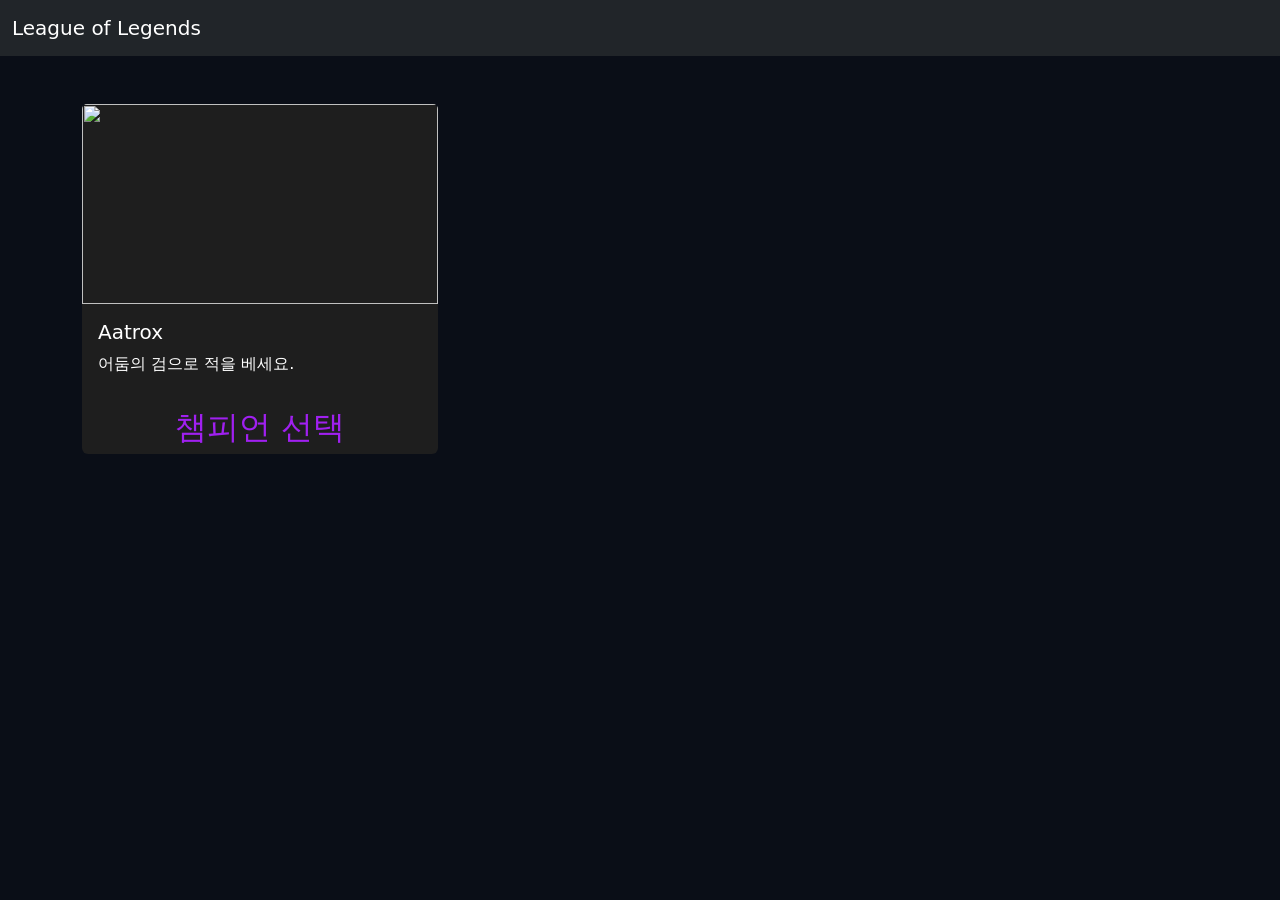
==== src/main/resources/META-INF/resources/index.html @ c85ac47a "2주차 수업 내용 업로드" ====
<!DOCTYPE html>
<html lang="ko">
<head>
    <link href="https://cdn.jsdelivr.net/npm/bootstrap@5.3.0/dist/css/bootstrap.min.css" rel="stylesheet">
    <style>
    body { background-color: #0a0e17; color: #fff; }
    .accent-purple { color: #a020f0; }
    .card { background-color: #1e1e1e; border: none; color: white; }
    .btn-primary { background-color: #a020f0; border: none; }
    
        /* 4단계: 애니메이션 및 시각 효과추가*/
    .card {
    transition: transform 0.3s, box-shadow 0.3s;
    }

    .card:hover {
    transform: scale(1.05); /* 마우스를 올리면 커짐 */
    box-shadow: 0 10px 20px rgba(160, 32, 240, 0.5); /* 보라색 광원 효과 */
    }

    .card-img-top {
    height: 200px;
    object-fit: cover; /* 이미지가 찌그러지지 않게 채움 */
    }

    </style>
</head>
<body>
    <nav class="navbar navbar-expand-lg navbar-dark bg-dark">
        <div class="container-fluid"><a class="navbar-brand" href="#">League of Legends</a></div>
    </nav>
    
    <div class="container my-5">
        <div class="row">
            <div class="col-md-4">
                <div class="card">
                    <img src="https://ddragon.leagueoflegends.com/cdn/15.24.1/img/champion/Aatrox.png" class="card-img-top">
                    <div class="card-body">
                        <h5>Aatrox</h5>
                        <p>어둠의 검으로 적을 베세요.</p>
                    </div>
                    <h2 class="text-center accent-purple">챔피언 선택</h2>
                </div>
            </div>
        </div>
    </div>
</body>
</html>
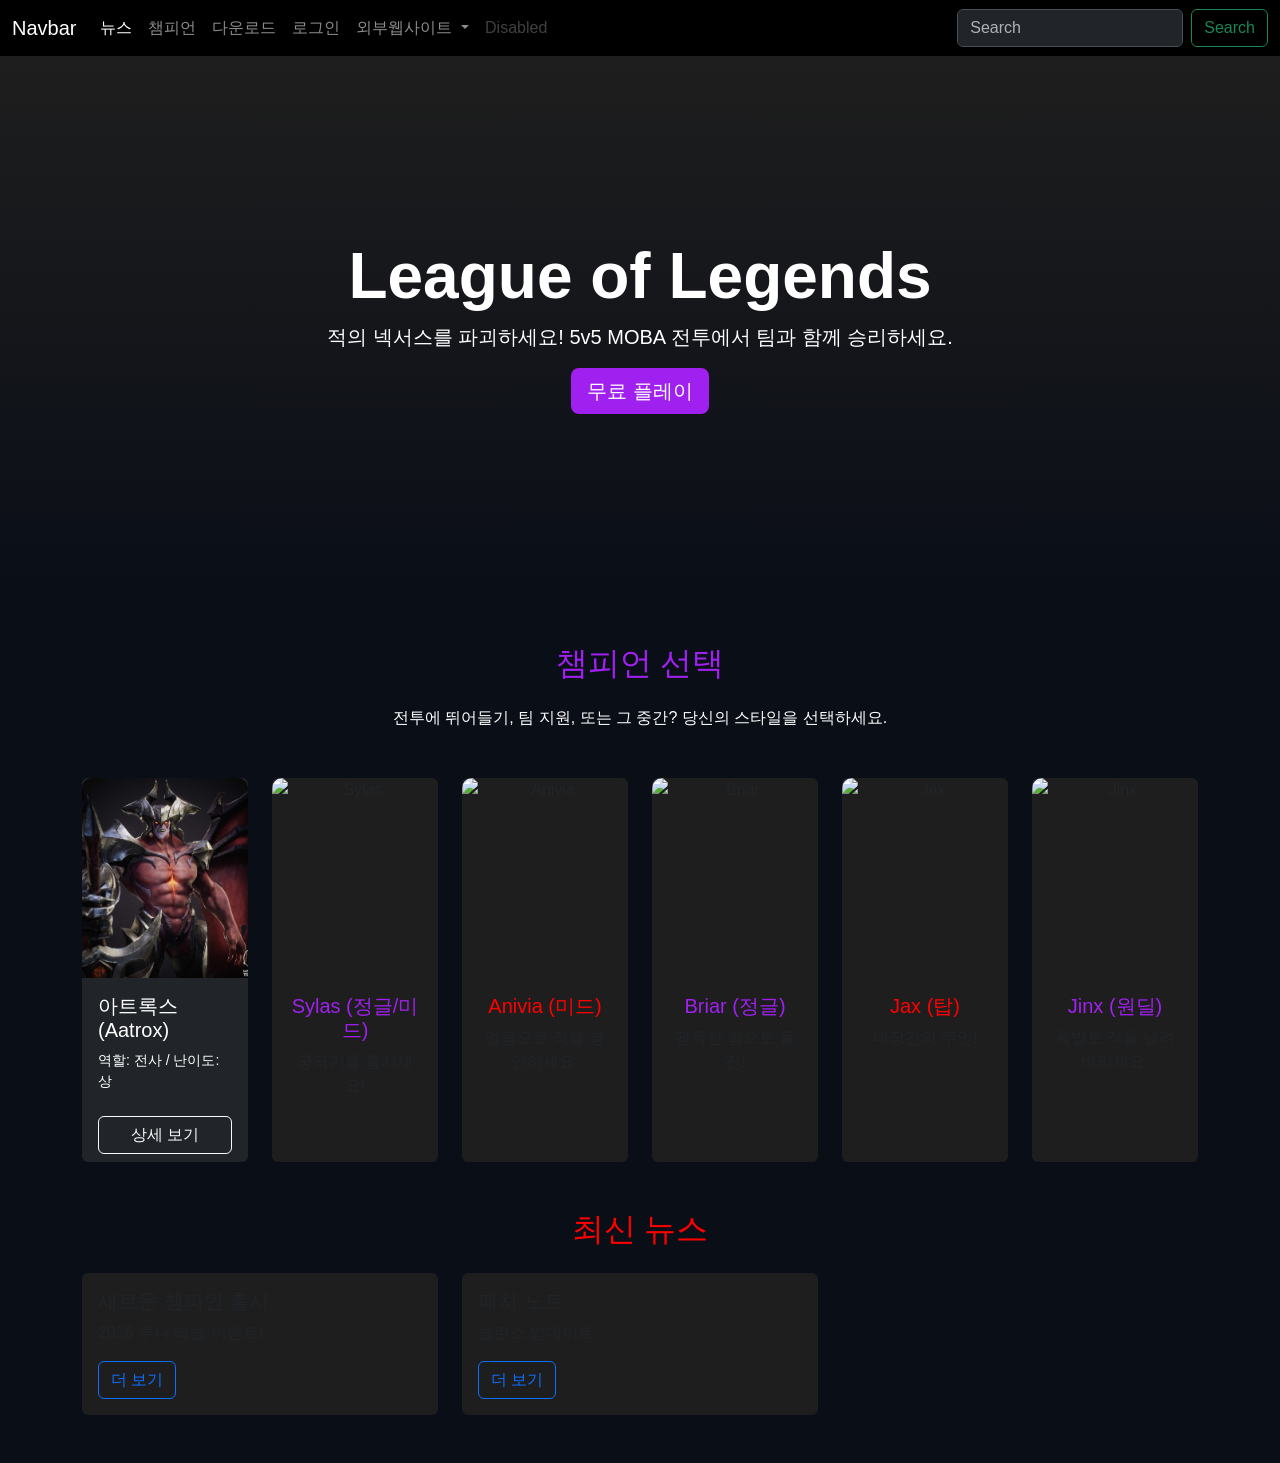
==== commit 256f1bed: "4주차 실습내용" ====
--- a/src/main/resources/META-INF/resources/index.html
+++ b/src/main/resources/META-INF/resources/index.html
@@ -1,48 +1,238 @@
 <!DOCTYPE html>
 <html lang="ko">
 <head>
+    <meta charset="UTF-8">
+    <meta name="viewport" content="width=device-width, initial-scale=1.0">
+    <title>League of Legends - 메인 페이지</title>
+    <!-- Bootstrap 5 CDN -->
     <link href="https://cdn.jsdelivr.net/npm/bootstrap@5.3.0/dist/css/bootstrap.min.css" rel="stylesheet">
+    <script src="https://cdn.jsdelivr.net/npm/bootstrap@5.3.0/dist/js/bootstrap.bundle.min.js"></script>
+    <!-- 커스텀 스타일 (LOL 테마 + 챔피언 호버 효과) -->
     <style>
-    body { background-color: #0a0e17; color: #fff; }
-    .accent-purple { color: #a020f0; }
-    .card { background-color: #1e1e1e; border: none; color: white; }
-    .btn-primary { background-color: #a020f0; border: none; }
-    
-        /* 4단계: 애니메이션 및 시각 효과추가*/
-    .card {
-    transition: transform 0.3s, box-shadow 0.3s;
-    }
-
-    .card:hover {
-    transform: scale(1.05); /* 마우스를 올리면 커짐 */
-    box-shadow: 0 10px 20px rgba(160, 32, 240, 0.5); /* 보라색 광원 효과 */
-    }
-
-    .card-img-top {
-    height: 200px;
-    object-fit: cover; /* 이미지가 찌그러지지 않게 채움 */
-    }
-
+        body { background-color: #0a0e17; color: #fff; font-family: 'Arial', sans-serif; }
+        .navbar { background-color: #000; }
+        .hero { background: linear-gradient(to bottom, #1e1e1e, #0a0e17); min-height: 60vh; }
+        .accent-purple { color: #a020f0; }
+        .accent-red { color: #ff0000; }
+        .card { background-color: #1e1e1e; border: none; transition: transform 0.3s, box-shadow 0.3s; }
+        .card:hover { transform: scale(1.05); box-shadow: 0 10px 20px rgba(160, 32, 240, 0.5); }
+        .card-img-top { height: 200px; object-fit: cover; border-radius: 10px 10px 0 0; }
+        .btn-primary { background-color: #a020f0; border: none; }
+        .btn-primary:hover { background-color: #800080; }
     </style>
 </head>
 <body>
-    <nav class="navbar navbar-expand-lg navbar-dark bg-dark">
-        <div class="container-fluid"><a class="navbar-brand" href="#">League of Legends</a></div>
+
+    <!-- 헤더 (Navbar) -->
+    <!-- <nav class="navbar navbar-expand-lg navbar-dark">
+        <div class="container-fluid">
+            <a class="navbar-brand" href="http://localhost:8080/index.html">League of Legends</a>
+            <button class="navbar-toggler" type="button" data-bs-toggle="collapse" data-bs-target="#navbarNav" aria-controls="navbarNav" aria-expanded="false" aria-label="Toggle navigation">
+                <span class="navbar-toggler-icon"></span>
+            </button>
+            <div class="collapse navbar-collapse" id="navbarNav">
+                <ul class="navbar-nav ms-auto">
+                    <li class="nav-item"><a class="nav-link" href="#">뉴스</a></li>
+                    <li class="nav-item"><a class="nav-link" href="#">챔피언</a></li>
+                    <li class="nav-item"><a class="nav-link" href="#">다운로드</a></li>
+                    <li class="nav-item"><a class="nav-link" href="#">로그인</a></li>
+                    <li class="nav-item"><a class="nav-link" href="https://lol.ps/" target="_blank">외부웹사이트</a></li>
+                </ul>
+            </div>
+        </div>
+    </nav> -->
+
+    <nav class="navbar navbar-expand-lg" data-bs-theme="dark">
+        <div class="container-fluid">
+        <a class="navbar-brand" href="#">Navbar</a>
+        <button class="navbar-toggler" type="button" data-bs-toggle="collapse" data-bs-target="#navbarSupportedContent" aria-controls="navbarSupportedContent" aria-expanded="false" aria-label="Toggle navigation">
+            <span class="navbar-toggler-icon"></span>
+        </button>
+        <div class="collapse navbar-collapse" id="navbarSupportedContent">
+            <ul class="navbar-nav me-auto mb-2 mb-lg-0">
+            <li class="nav-item">
+                <a class="nav-link active" aria-current="page" href="#">뉴스</a>
+            </li>
+            <li class="nav-item">
+                <a class="nav-link" href="#">챔피언</a>
+            </li>
+            <li class="nav-item">
+                <a class="nav-link" href="#">다운로드</a>
+            </li> 
+            <li class="nav-item">
+                <a class="nav-link" href="#">로그인</a>
+            </li>
+            <li class="nav-item dropdown">
+                <a class="nav-link dropdown-toggle" href="#" role="button" data-bs-toggle="dropdown" aria-expanded="false">
+                외부웹사이트
+                </a>
+                <ul class="dropdown-menu">
+                <li><a class="dropdown-item" href="https://lol.ps"target="blank">롤전적</a></li>
+                <li><a class="dropdown-item" href="#">불법사이트</a></li>
+                <li><hr class="dropdown-divider"></li>
+                <li><a class="dropdown-item" href="#">외부웹</a></li>
+                </ul>
+            </li>
+            <li class="nav-item">
+                <a class="nav-link disabled" aria-disabled="true">Disabled</a>
+            </li>
+            </ul>
+            <form class="d-flex" role="search">
+            <input class="form-control me-2" type="search" placeholder="Search" aria-label="Search" />
+            <button class="btn btn-outline-success" type="submit">Search</button>
+            </form>
+        </div>
+        </div>
     </nav>
+
+    <!-- 히어로 배너 (Hero Banner) -->
+    <section class="hero d-flex align-items-center justify-content-center text-center py-5">
+        <div class="container">
+            <h1 class="display-3 fw-bold">League of Legends</h1>
+            <p class="lead">적의 넥서스를 파괴하세요! 5v5 MOBA 전투에서 팀과 함께 승리하세요.</p>
+            <a href="#" class="btn btn-primary btn-lg">무료 플레이</a>
+        </div>
+    </section>
+
+<!-- 챔피언 선택 섹션 (작은 썸네일 PNG로 업데이트!) -->
+    <section class="container my-5">
+        <h2 class="text-center mb-4 accent-purple">챔피언 선택</h2>
+        <p class="text-center mb-5">전투에 뛰어들기, 팀 지원, 또는 그 중간? 당신의 스타일을 선택하세요.</p>
+        <div class="row g-4">
+        <!-- <div class="row row-cols-auto g-4"></div> -->
+            <!-- Aatrox -->
+            <!-- <div class="col-md-6 col-lg-4 col-xl-2">
+                <div class="card text-center h-100">
+                    <img src="image/aatrox.jpeg" class="card-img-top" alt="Aatrox" loading="lazy">
+                    <div class="card-body">
+                        <h5 class="card-title accent-red">Aatrox (탑)</h5>
+                        <p class="card-text">어둠의 검으로 적을 베세요.</p>
+                    </div>
+                </div>
+            </div> -->
+            <div class="col">
+            <div class="card bg-dark text-white border-secondary h-100">
+                <img src="image/aatrox.jpeg" class="card-img-top" alt="아트록스">
+                <div class="card-body">
+                <h5 class="card-title">아트록스 (Aatrox)</h5>
+                <p class="card-text small">역할: 전사 / 난이도: 상</p>
+                </div>
+                <div class="card-footer bg-transparent border-0">
+                <button class="btn btn-outline-light w-100"
+                    data-bs-toggle="modal"
+                    data-bs-target="#modalAatrox"
+                    data-champ="Aatrox">
+                    상세 보기
+                </button>
+                </div>
+            </div>
+            </div>
+<!-- 모달 (iframe으로 Aatrox.html 불러오기) -->
+<div class="modal fade" id="modalAatrox" tabindex="-1" aria-labelledby="modalAatroxLabel" aria-hidden="true">
+<div class="modal-dialog modal-xl modal-dialog-centered modal-dialog-scrollable">
+<div class="modal-content bg-dark text-white border-secondary">
+<!-- 헤더 -->
+<div class="modal-header border-secondary">
+<h5 class="modal-title" id="modalAatroxLabel">아트록스 (Aatrox) 상세 정보</h5>
+<button type="button" class="btn-close btn-close-white" data-bs-dismiss="modal" aria-label="Close"></button>
+</div>
+
+<!-- 바디: iframe으로 내용 채움 -->
+<div class="modal-body p-0" style="height: 65vh; background: #0a0e17;">
+<iframe
+src="modals/Aatrox.html"
+frameborder="0"
+style="width: 100%; height: 100%; border: none;"
+allowfullscreen>
+</iframe>
+</div>
+<!-- 푸터 -->
+<div class="modal-footer border-secondary">
+<button type="button" class="btn btn-outline-light" data-bs-dismiss="modal">닫기</button>
+</div>
+</div>
+</div>
+</div>
+
+
+
+            <!-- Sylas -->
+            <div class="col-md-6 col-lg-4 col-xl-2">
+                <div class="card text-center h-100">
+                    <img src="https://ddragon.leagueoflegends.com/cdn/15.24.1/img/champion/Sylas.png" class="card-img-top" alt="Sylas" loading="lazy">
+                    <div class="card-body">
+                        <h5 class="card-title accent-purple">Sylas (정글/미드)</h5>
+                        <p class="card-text">궁극기를 훔치세요!</p>
+                    </div>
+                </div>
+            </div>
+            <!-- Anivia -->
+            <div class="col-md-6 col-lg-4 col-xl-2">
+                <div class="card text-center h-100">
+                    <img src="https://ddragon.leagueoflegends.com/cdn/15.24.1/img/champion/Anivia.png" class="card-img-top" alt="Anivia" loading="lazy">
+                    <div class="card-body">
+                        <h5 class="card-title accent-red">Anivia (미드)</h5>
+                        <p class="card-text">얼음으로 적을 봉인하세요.</p>
+                    </div>
+                </div>
+            </div>
+            <!-- Briar -->
+            <div class="col-md-6 col-lg-4 col-xl-2">
+                <div class="card text-center h-100">
+                    <img src="https://ddragon.leagueoflegends.com/cdn/15.24.1/img/champion/Briar.png" class="card-img-top" alt="Briar" loading="lazy">
+                    <div class="card-body">
+                        <h5 class="card-title accent-purple">Briar (정글)</h5>
+                        <p class="card-text">광폭한 힘으로 돌진!</p>
+                    </div>
+                </div>
+            </div>
+            <!-- Jax -->
+            <div class="col-md-6 col-lg-4 col-xl-2">
+                <div class="card text-center h-100">
+                    <img src="https://ddragon.leagueoflegends.com/cdn/15.24.1/img/champion/Jax.png" class="card-img-top" alt="Jax" loading="lazy">
+                    <div class="card-body">
+                        <h5 class="card-title accent-red">Jax (탑)</h5>
+                        <p class="card-text">대장간의 주인!</p>
+                    </div>
+                </div>
+            </div>
+            <!-- Jinx -->
+            <div class="col-md-6 col-lg-4 col-xl-2">
+                <div class="card text-center h-100">
+                    <img src="https://ddragon.leagueoflegends.com/cdn/15.24.1/img/champion/Jinx.png" class="card-img-top" alt="Jinx" loading="lazy">
+                    <div class="card-body">
+                        <h5 class="card-title accent-purple">Jinx (원딜)</h5>
+                        <p class="card-text">폭발로 적을 날려버리세요.</p>
+                    </div>
+                </div>
+            </div>
+        </div>
+    </section>
+
+    <!-- 뉴스 섹션 (기존 유지) -->
+    <section class="container my-5">
+        <h2 class="text-center mb-4 accent-red">최신 뉴스</h2>
+        <div class="row g-4">
+            <div class="col-md-6 col-lg-4">
+                <div class="card">
+                    <div class="card-body">
+                        <h5 class="card-title">새로운 챔피언 출시</h5>
+                        <p class="card-text">2026 루나 레벨 이벤트!</p>
+                        <a href="#" class="btn btn-outline-primary">더 보기</a>
+                    </div>
+                </div>
+            </div>
+            <div class="col-md-6 col-lg-4">
+                <div class="card">
+                    <div class="card-body">
+                        <h5 class="card-title">패치 노트</h5>
+                        <p class="card-text">밸런스 업데이트.</p>
+                        <a href="#" class="btn btn-outline-primary">더 보기</a>
+                    </div>
+                </div>
+            </div>
+        </div>
+    </section>
     
-    <div class="container my-5">
-        <div class="row">
-            <div class="col-md-4">
-                <div class="card">
-                    <img src="https://ddragon.leagueoflegends.com/cdn/15.24.1/img/champion/Aatrox.png" class="card-img-top">
-                    <div class="card-body">
-                        <h5>Aatrox</h5>
-                        <p>어둠의 검으로 적을 베세요.</p>
-                    </div>
-                    <h2 class="text-center accent-purple">챔피언 선택</h2>
-                </div>
-            </div>
-        </div>
-    </div>
 </body>
 </html>
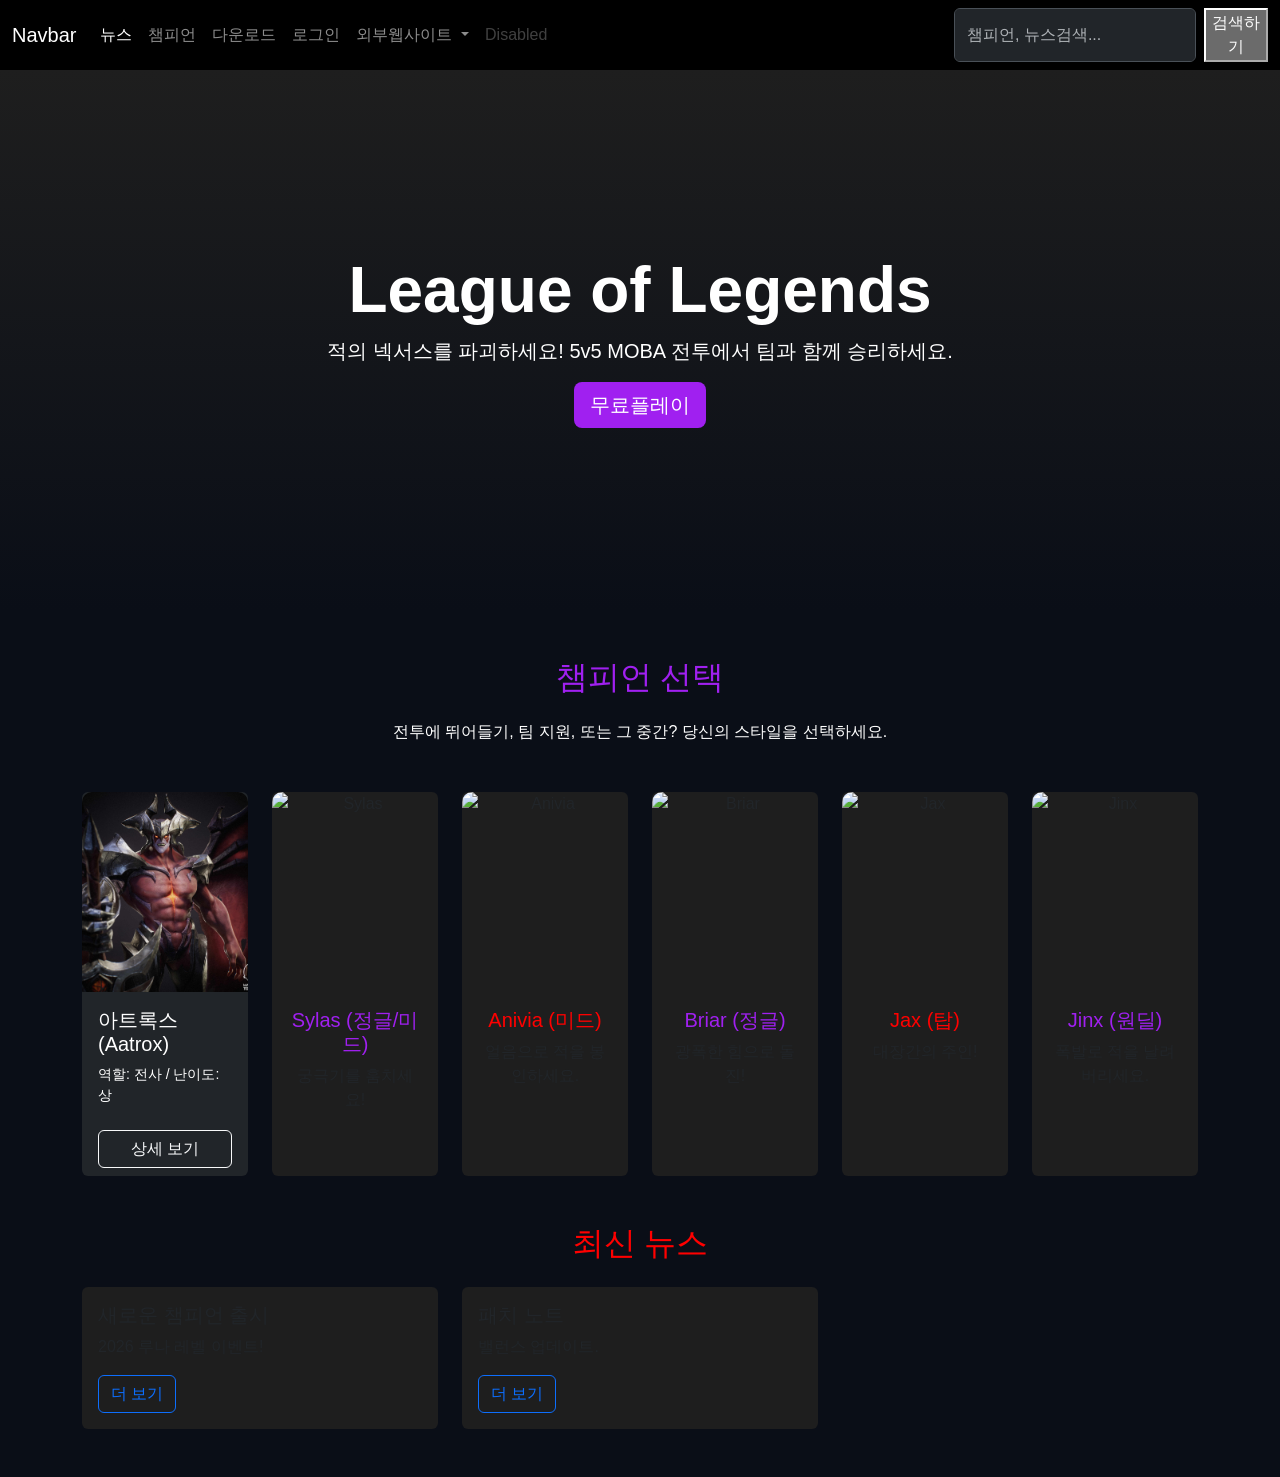
==== commit b8b8864e: "6주차 실습 내용" ====
--- a/src/main/resources/META-INF/resources/index.html
+++ b/src/main/resources/META-INF/resources/index.html
@@ -8,6 +8,16 @@
     <link href="https://cdn.jsdelivr.net/npm/bootstrap@5.3.0/dist/css/bootstrap.min.css" rel="stylesheet">
     <script src="https://cdn.jsdelivr.net/npm/bootstrap@5.3.0/dist/js/bootstrap.bundle.min.js"></script>
     <!-- 커스텀 스타일 (LOL 테마 + 챔피언 호버 효과) -->
+    <script src="js/bootstrap.bundle.min.js"></script>
+    <script src="js/test.js"></script>
+
+    <script>
+        window.onload = function() {
+            alert("메인 페이지 로딩 완료");
+        }
+    </script>
+
+
     <style>
         body { background-color: #0a0e17; color: #fff; font-family: 'Arial', sans-serif; }
         .navbar { background-color: #000; }
@@ -57,7 +67,7 @@
                 <a class="nav-link" href="#">챔피언</a>
             </li>
             <li class="nav-item">
-                <a class="nav-link" href="#">다운로드</a>
+                <a class="nav-link" href="main_page_sub/download.html">다운로드</a>
             </li> 
             <li class="nav-item">
                 <a class="nav-link" href="#">로그인</a>
@@ -77,9 +87,9 @@
                 <a class="nav-link disabled" aria-disabled="true">Disabled</a>
             </li>
             </ul>
-            <form class="d-flex" role="search">
-            <input class="form-control me-2" type="search" placeholder="Search" aria-label="Search" />
-            <button class="btn btn-outline-success" type="submit">Search</button>
+            <form class="d-flex" id="searchForm">
+                <input class="form-control me-2" type="search" placeholder="챔피언, 뉴스검색..."aria-label="Search" id="searchInput">
+                <button class="btnbtn-outline-success" type="submit">검색하기</button>
             </form>
         </div>
         </div>
@@ -90,7 +100,7 @@
         <div class="container">
             <h1 class="display-3 fw-bold">League of Legends</h1>
             <p class="lead">적의 넥서스를 파괴하세요! 5v5 MOBA 전투에서 팀과 함께 승리하세요.</p>
-            <a href="#" class="btn btn-primary btn-lg">무료 플레이</a>
+            <a href="#" class="btn btn-primary btn-lg" onclick="alert('즐거운플레이되세요')">무료플레이</a>
         </div>
     </section>
 
@@ -127,32 +137,34 @@
                 </div>
             </div>
             </div>
-<!-- 모달 (iframe으로 Aatrox.html 불러오기) -->
-<div class="modal fade" id="modalAatrox" tabindex="-1" aria-labelledby="modalAatroxLabel" aria-hidden="true">
-<div class="modal-dialog modal-xl modal-dialog-centered modal-dialog-scrollable">
-<div class="modal-content bg-dark text-white border-secondary">
-<!-- 헤더 -->
-<div class="modal-header border-secondary">
-<h5 class="modal-title" id="modalAatroxLabel">아트록스 (Aatrox) 상세 정보</h5>
-<button type="button" class="btn-close btn-close-white" data-bs-dismiss="modal" aria-label="Close"></button>
-</div>
+
+            <!-- 모달 (iframe으로 Aatrox.html 불러오기) -->
+            <div class="modal fade" id="modalAatrox" tabindex="-1" aria-labelledby="modalAatroxLabel" aria-hidden="true">
+            <div class="modal-dialog modal-xl modal-dialog-centered modal-dialog-scrollable">
+                <div class="modal-content bg-dark text-white border-secondary">
+
+            <!-- 헤더 -->
+                <div class="modal-header border-secondary">
+                    <h5 class="modal-title" id="modalAatroxLabel">아트록스 (Aatrox) 상세 정보</h5>
+                    <button type="button" class="btn-close btn-close-white" data-bs-dismiss="modal" aria-label="Close"></button>
+                </div>
 
 <!-- 바디: iframe으로 내용 채움 -->
-<div class="modal-body p-0" style="height: 65vh; background: #0a0e17;">
-<iframe
-src="modals/Aatrox.html"
-frameborder="0"
-style="width: 100%; height: 100%; border: none;"
-allowfullscreen>
-</iframe>
-</div>
-<!-- 푸터 -->
-<div class="modal-footer border-secondary">
-<button type="button" class="btn btn-outline-light" data-bs-dismiss="modal">닫기</button>
-</div>
-</div>
-</div>
-</div>
+        <div class="modal-body p-0" style="height: 65vh; background: #0a0e17;">
+        <iframe
+        src="modals/Aatrox.html"
+        frameborder="0"
+        style="width: 100%; height: 100%; border: none;"
+        allowfullscreen>
+        </iframe>
+        </div>
+        <!-- 푸터 -->
+        <div class="modal-footer border-secondary">
+        <button type="button" class="btn btn-outline-light" data-bs-dismiss="modal">닫기</button>
+        </div>
+        </div>
+        </div>
+        </div>
 
 
 
@@ -234,5 +246,7 @@
         </div>
     </section>
     
+    <script src="js/search.js"></script>
+    
 </body>
 </html>
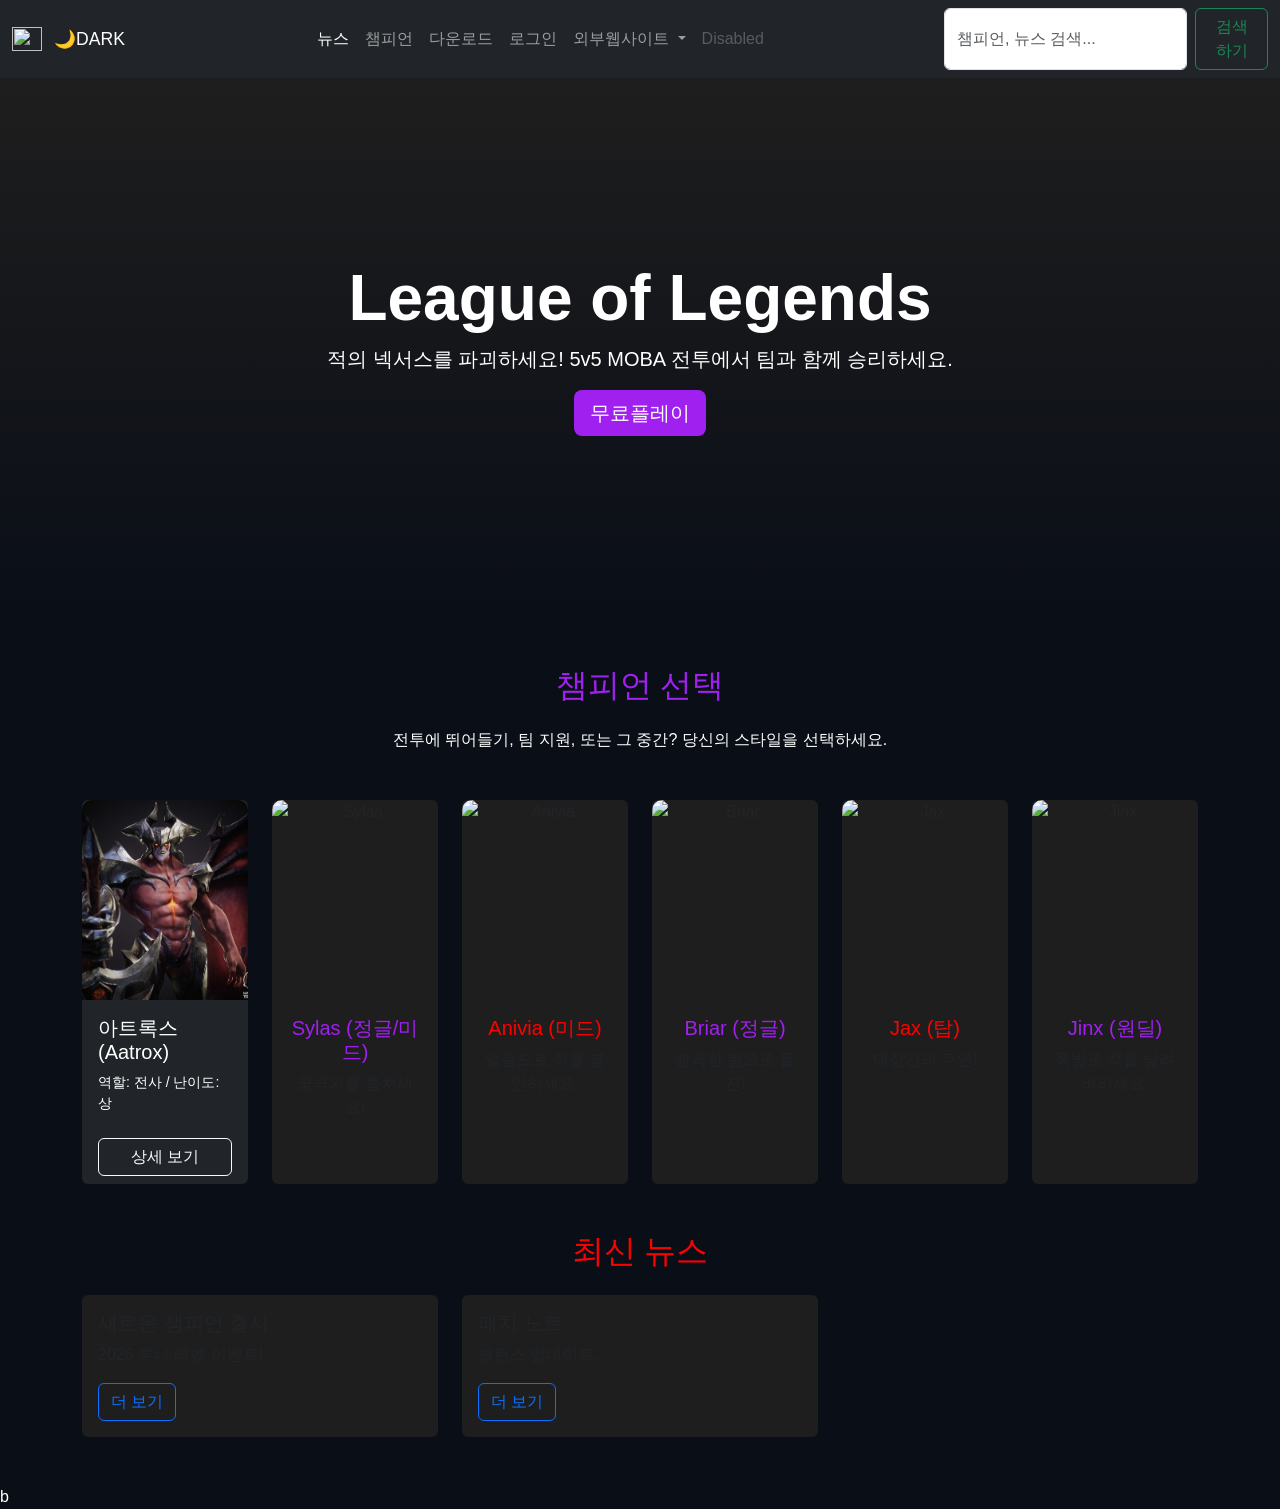
==== commit d7cfbeda: "중간제출" ====
--- a/src/main/resources/META-INF/resources/index.html
+++ b/src/main/resources/META-INF/resources/index.html
@@ -8,8 +8,11 @@
     <link href="https://cdn.jsdelivr.net/npm/bootstrap@5.3.0/dist/css/bootstrap.min.css" rel="stylesheet">
     <script src="https://cdn.jsdelivr.net/npm/bootstrap@5.3.0/dist/js/bootstrap.bundle.min.js"></script>
     <!-- 커스텀 스타일 (LOL 테마 + 챔피언 호버 효과) -->
+     <link rel="stylesheet" href="css/main.css">
     <script src="js/bootstrap.bundle.min.js"></script>
     <script src="js/test.js"></script>
+    <script src="js/test2.js"></script>
+    
 
     <script>
         window.onload = function() {
@@ -52,47 +55,53 @@
         </div>
     </nav> -->
 
-    <nav class="navbar navbar-expand-lg" data-bs-theme="dark">
-        <div class="container-fluid">
-        <a class="navbar-brand" href="#">Navbar</a>
+    <nav class="navbar navbar-expand-lg navbar-dark bg-dark">
+    <div class="container-fluid">
+    <img src="/images/롤 로고.png" alt="" width="30" height="24">
+    <!-- [변경] "Navbar" 텍스트 → 다크/라이트 토글 버튼-->
+    <button class="btn border-0" id="themeToggleBtn" onclick="toggleTheme()">
+        🌙DARK
+    </button>
+
+
         <button class="navbar-toggler" type="button" data-bs-toggle="collapse" data-bs-target="#navbarSupportedContent" aria-controls="navbarSupportedContent" aria-expanded="false" aria-label="Toggle navigation">
             <span class="navbar-toggler-icon"></span>
         </button>
-        <div class="collapse navbar-collapse" id="navbarSupportedContent">
-            <ul class="navbar-nav me-auto mb-2 mb-lg-0">
-            <li class="nav-item">
+        <div class="collapse navbar-collapse" id="navbarNav">
+            <ul class="navbar-nav justify-content-center flex-grow-1">              
+              <li class="nav-item">
                 <a class="nav-link active" aria-current="page" href="#">뉴스</a>
-            </li>
-            <li class="nav-item">
+              </li>
+              <li class="nav-item">
                 <a class="nav-link" href="#">챔피언</a>
-            </li>
-            <li class="nav-item">
+              </li>
+              <li class="nav-item">
                 <a class="nav-link" href="main_page_sub/download.html">다운로드</a>
-            </li> 
-            <li class="nav-item">
+              </li> 
+              <li class="nav-item">
                 <a class="nav-link" href="#">로그인</a>
-            </li>
-            <li class="nav-item dropdown">
+              </li>
+              <li class="nav-item dropdown">
                 <a class="nav-link dropdown-toggle" href="#" role="button" data-bs-toggle="dropdown" aria-expanded="false">
-                외부웹사이트
+                 외부웹사이트
                 </a>
                 <ul class="dropdown-menu">
-                <li><a class="dropdown-item" href="https://lol.ps"target="blank">롤전적</a></li>
-                <li><a class="dropdown-item" href="#">불법사이트</a></li>
-                <li><hr class="dropdown-divider"></li>
-                <li><a class="dropdown-item" href="#">외부웹</a></li>
+                    <li><a class="dropdown-item" href="https://op.gg/ko">롤 전적</a></li>
+                    <li><a class="dropdown-item" href="#">불법 사이트</a></li>
+                    <li><hr class="dropdown-divider"></li>
+                    <li><a class="dropdown-item" href="https://www.leagueoflegends.com/ko-kr/">공식사이트</a></li>
                 </ul>
-            </li>
-            <li class="nav-item">
-                <a class="nav-link disabled" aria-disabled="true">Disabled</a>
-            </li>
+              </li>
+              <li class="nav-item">
+                    <a class="nav-link disabled" aria-disabled="true">Disabled</a>
+              </li>
             </ul>
-            <form class="d-flex" id="searchForm">
-                <input class="form-control me-2" type="search" placeholder="챔피언, 뉴스검색..."aria-label="Search" id="searchInput">
-                <button class="btnbtn-outline-success" type="submit">검색하기</button>
+            <form class="d-flex  ms-auto" id="searchForm">
+                <input class="form-control me-2" type="search" placeholder="챔피언, 뉴스 검색..." aria-label="Search" id="searchInput">
+                <button class="btn btn-outline-success" type="submit">검색하기</button>
             </form>
         </div>
-        </div>
+    </div>
     </nav>
 
     <!-- 히어로 배너 (Hero Banner) -->
@@ -245,8 +254,48 @@
             </div>
         </div>
     </section>
+
+    <!--===== 검색결과섹션(기본숨김) ===== -->
+    <section id="searchResults">
+        <!--키워드헤더-->
+        <div class="search-keyword-header">
+            <h1 id="searchKeywordDisplay"></h1>
+        </div>
+
+        <!--본문: 사이드바+ 콘텐츠-->
+        <div class="search-body">
+            <div class="container-fluid px-0">
+                <div class="row g-0">
+                    <!--왼쪽카테고리사이드바-->
+                    <div class="col-md-3 col-lg-2 search-sidebar bg-white py-4">
+                        <div class="px-3 mb-3" style="font-size:0.8rem; color:#999; text-transform:uppercase; letter-spacing:0.1em;">카테고리</div>
+                            <div class="search-category-item active" onclick="switchCategory('champion', this)">
+                                챔피언<span class="count" id="champCount">(0)</span>
+                            </div>
+                            <div class="search-category-item" onclick="switchCategory('news', this)">
+                                뉴스<span class="count" id="newsCount">(0)</span>
+                            </div>
+                         </div>
+                         <!--오른쪽콘텐츠-->
+                         <div class="col-md-9 col-lg-10 search-content-area">
+                            <!--챔피언결과-->
+                            <div id="resultChampion">
+                                <h5 class="mb-4" style="color:#333;">챔피언</h5>
+                                <div id="championResultList"></div>
+                            </div>
+                            <!--뉴스결과-->
+                            <div id="resultNews" style="display:none;">
+                                <h5 class="mb-4" style="color:#333;">뉴스</h5>
+                                <div id="newsResultList"></div>
+                            </div>
+                        </div>
+                    </div>
+             </div>
+          </div>
+    </section>
     
     <script src="js/search.js"></script>
-    
+    <script src="js/toggle.js"></script>
+     b
 </body>
 </html>
--- a/src/main/resources/META-INF/resources/css/main.css
+++ b/src/main/resources/META-INF/resources/css/main.css
@@ -0,0 +1,84 @@
+/* ── 기본 레이아웃 ──────────────────────────────────────────── */
+body { background-color: #0a0e17; color: #fff; font-family: 'Arial', sans-serif; }
+.navbar { background-color: #000; }
+.hero { background: linear-gradient(to bottom, #1e1e1e, #0a0e17); min-height: 60vh; }
+
+/* ── 강조 색상 ──────────────────────────────────────────────── */
+.accent-purple { color: #a020f0; }
+.accent-red { color: #ff0000; }
+
+/* ── 카드 ────────────────────────────────────────────────────── */
+.card { background-color: #1e1e1e; border: none; transition: transform 0.3s, box-shadow 0.3s; }
+.card:hover { transform: scale(1.05); box-shadow: 0 10px 20px rgba(160, 32, 240, 0.5); }
+.card-img-top { height: 200px; object-fit: cover; border-radius: 10px 10px 0 0; }
+
+/* ── 버튼 ────────────────────────────────────────────────────── */
+.btn-primary { background-color: #a020f0; border: none; }
+.btn-primary:hover { background-color: #800080; }
+
+/* ── 검색 결과 페이지 ────────────────────────────────────────── */
+#searchResults { display: none; }
+
+.search-keyword-header {
+    background: #0a0a0a;
+    background-image: radial-gradient(ellipse at center, #1a1a1a 0%, #000 70%);
+    min-height: 180px;
+    display: flex;
+    align-items: center;
+    justify-content: center;
+    border-bottom: 2px solid #c8a96e;
+}
+.search-keyword-header h1 {
+    font-size: 2.8rem;
+    font-weight: 700;
+    color: #fff;
+    letter-spacing: 0.05em;
+}
+
+.search-body { background-color: #f0ede8; min-height: 500px; }
+.search-sidebar { border-right: 1px solid #ddd; }
+
+.search-category-item {
+    padding: 14px 20px;
+    cursor: pointer;
+    color: #333;
+    font-size: 0.95rem;
+    border-left: 3px solid transparent;
+    transition: all 0.2s;
+}
+.search-category-item:hover { background: #e0dcd5; }
+.search-category-item.active {
+    border-left: 3px solid #c8253a;
+    font-weight: 700;
+    color: #c8253a;
+    background: #e8e4df;
+}
+.search-category-item .count { color: #999; font-size: 0.85rem; margin-left: 6px; }
+
+.search-content-area { padding: 30px; }
+
+.search-result-card {
+    background: #fff;
+    border: none;
+    border-radius: 6px;
+    margin-bottom: 16px;
+    transition: box-shadow 0.2s;
+}
+.search-result-card:hover { box-shadow: 0 4px 15px rgba(0,0,0,0.15); }
+.search-result-card img { width: 110px; height: 80px; object-fit: cover; border-radius: 6px 0 0 6px; }
+
+.no-result { text-align: center; padding: 80px 20px; color: #666; }
+.no-result h4 { color: #333; }
+
+/* ── [추가] 테마 토글 버튼 (폰트 크기, 색상 등 ) ──────────────── */
+#themeToggleBtn { font-size: 1.1rem; color: #fff; }
+body.light-mode #themeToggleBtn { color: #212529; }
+/* ── [추가] 라이트 모드 (다양한 색상 정보 ─────────────────────── */
+body.light-mode { background-color: #f8f9fa; color: #212529; }
+body.light-mode .navbar { background-color: #e9ecef !important; }
+body.light-mode .navbar .navbar-brand,
+body.light-mode .navbar .nav-link { color: #212529 !important; }
+body.light-mode .hero { background: linear-gradient(to bottom, #dce3ea, #f8f9fa); }
+body.light-mode .card { background-color: #ffffff; color: #212529; border: 1px solid #dee2e6; }
+body.light-mode .card-title { color: #212529; }
+body.light-mode .card-text { color: #555; }
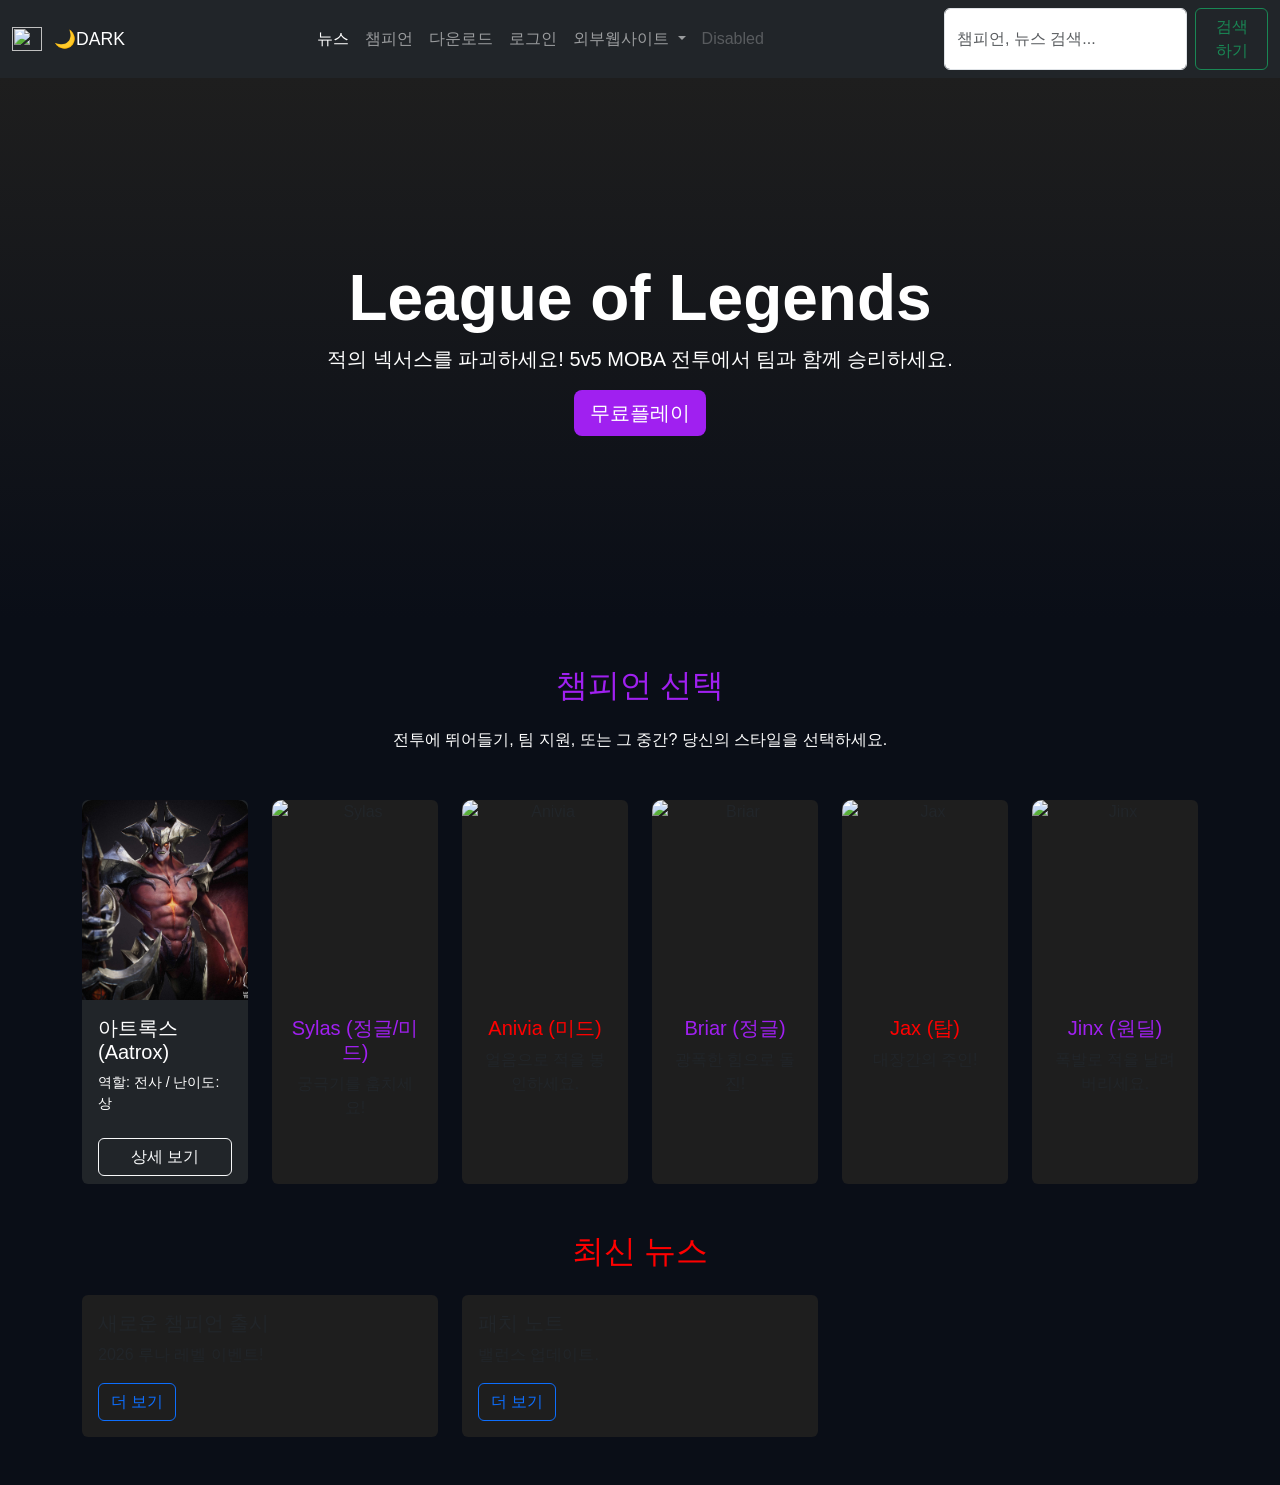
==== commit cf9a3329: "10주차-1" ====
--- a/src/main/resources/META-INF/resources/index.html
+++ b/src/main/resources/META-INF/resources/index.html
@@ -13,6 +13,7 @@
     <script src="js/test.js"></script>
     <script src="js/test2.js"></script>
     
+    
 
     <script>
         window.onload = function() {
@@ -79,7 +80,7 @@
                 <a class="nav-link" href="main_page_sub/download.html">다운로드</a>
               </li> 
               <li class="nav-item">
-                <a class="nav-link" href="#">로그인</a>
+                <a class="nav-link" href="/login">로그인</a>
               </li>
               <li class="nav-item dropdown">
                 <a class="nav-link dropdown-toggle" href="#" role="button" data-bs-toggle="dropdown" aria-expanded="false">
@@ -296,6 +297,6 @@
     
     <script src="js/search.js"></script>
     <script src="js/toggle.js"></script>
-     b
+     
 </body>
 </html>
